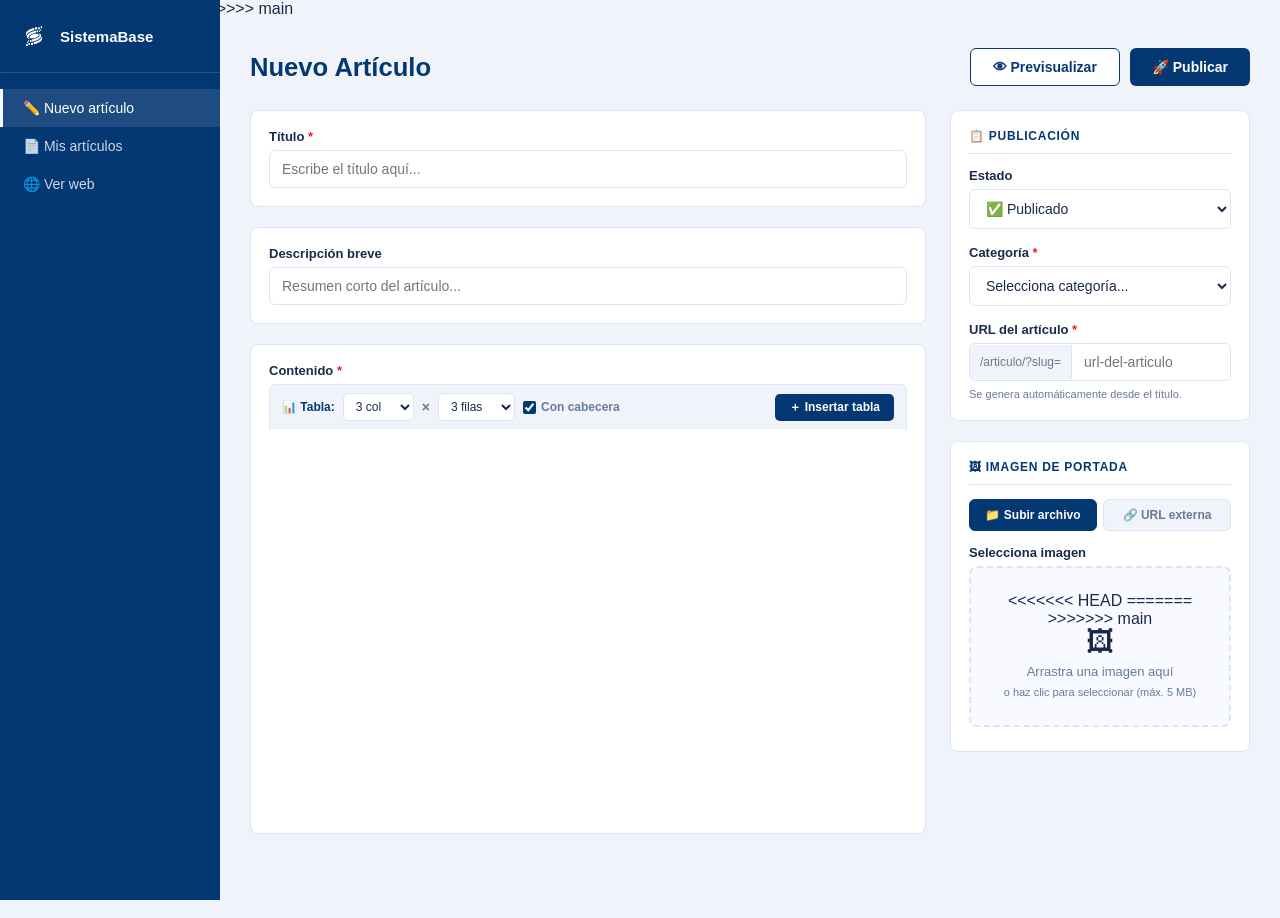
==== admin/admin.html @ c8bd611a "Merge branch 'main' into codex/permitir-imagenes-web-enAdmin" ====
<!DOCTYPE html>
<html lang="es">
<head>
    <meta charset="UTF-8">
    <meta name="viewport" content="width=device-width, initial-scale=1.0">
    <title>SistemaBase | Admin</title>
<<<<<<< HEAD
    <link rel="stylesheet" href="./admin/admin.css">
    <link rel="stylesheet" href="./admin/admin_imagen_extra.css"> 
=======
    <link rel="stylesheet" href="../admin/admin.css">
    <link rel="stylesheet" href="../admin/admin_imagen_extra.css"> 
>>>>>>> main

    <!-- Quill.js — editor WYSIWYG 100% gratuito, sin registro ni API key -->
    <link href="https://cdn.quilljs.com/1.3.7/quill.snow.css" rel="stylesheet">
    <script src="https://cdn.quilljs.com/1.3.7/quill.min.js"></script>
</head>
<body>

    <div class="admin-wrapper">

        <!-- SIDEBAR -->
        <aside class="admin-sidebar">
            <div class="admin-brand">
                <img src="../IMG/LogoSistemaBaseBlanco.png" alt="Logo" class="admin-logo">
                <span>SistemaBase</span>
            </div>
            <nav class="admin-nav">
                <a href="#" class="admin-nav-link active" data-section="seccion-editor" id="nav-nuevo">✏️ Nuevo artículo</a>
                <a href="#" class="admin-nav-link" data-section="seccion-articulos" id="nav-articulos">📄 Mis artículos</a>
                <a href="../index.html" class="admin-nav-link">🌐 Ver web</a>
            </nav>
        </aside>

        <!-- CONTENIDO PRINCIPAL -->
        <main class="admin-main">

            <!-- ====== SECCIÓN EDITOR ====== -->
            <section id="seccion-editor">

            <div class="admin-topbar">
                <h1 id="editor-title">Nuevo Artículo</h1>
                <div class="admin-topbar-actions">
                    <button type="button" id="btn-cancel-edit" class="btn-secondary hidden">✕ Cancelar edición</button>
                    <button type="button" id="btn-preview" class="btn-secondary">👁 Previsualizar</button>
                    <button type="button" id="btn-submit"  class="btn-primary">🚀 Publicar</button>
                </div>
            </div>

            <!-- MENSAJE DE ESTADO -->
            <div id="status-message" class="status-message hidden" role="alert" aria-live="polite"></div>

            <form id="formulario-articulo" novalidate>
                <div class="admin-grid">

                    <!-- COLUMNA PRINCIPAL -->
                    <div class="admin-col-main">

                        <div class="field-group">
                            <label for="titulo">Título <span class="required" aria-label="obligatorio">*</span></label>
                            <input type="text" id="titulo" placeholder="Escribe el título aquí..." required autocomplete="off">
                        </div>

                        <div class="field-group">
                            <label for="descripcion">Descripción breve</label>
                            <input type="text" id="descripcion" placeholder="Resumen corto del artículo..." autocomplete="off">
                        </div>

                        <div class="field-group">
                            <label>Contenido <span class="required" aria-label="obligatorio">*</span></label>

                            <!-- Barra de inserción de tabla -->
                            <div class="table-actions" id="table-actions">
                                <span class="table-actions-label">📊 Tabla:</span>
                                <select id="table-cols" class="table-size-select" title="Número de columnas">
                                    <option value="1">1 col</option>
                                    <option value="2">2 col</option>
                                    <option value="3" selected>3 col</option>
                                    <option value="4">4 col</option>
                                    <option value="5">5 col</option>
                                    <option value="6">6 col</option>
                                    <option value="7">7 col</option>
                                    <option value="8">8 col</option>
                                    <option value="9">9 col</option>
                                    <option value="10">10 col</option>
                                </select>
                                <span class="table-actions-sep">×</span>
                                <select id="table-rows" class="table-size-select" title="Número de filas">
                                    <option value="1">1 fila</option>
                                    <option value="2">2 filas</option>
                                    <option value="3" selected>3 filas</option>
                                    <option value="4">4 filas</option>
                                    <option value="5">5 filas</option>
                                    <option value="6">6 filas</option>
                                    <option value="7">7 filas</option>
                                    <option value="8">8 filas</option>
                                    <option value="9">9 filas</option>
                                    <option value="10">10 filas</option>
                                    <option value="15">15 filas</option>
                                    <option value="20">20 filas</option>
                                </select>
                                <label class="table-header-toggle" title="Primera fila como cabecera">
                                    <input type="checkbox" id="table-header" checked>
                                    <span>Con cabecera</span>
                                </label>
                                <button type="button" id="btn-insert-table" class="btn-table-action">
                                    ＋ Insertar tabla
                                </button>
                            </div>

                            <!-- Quill se monta aquí -->
                            <div id="quill-editor" aria-label="Editor de contenido del artículo"></div>
                            <!-- Campo oculto donde guardamos el HTML generado por Quill -->
                            <input type="hidden" id="contenido">
                        </div>

                    </div>

                    <!-- COLUMNA LATERAL -->
                    <div class="admin-col-side">

                        <div class="admin-card">
                            <h3 class="admin-card-title">📋 Publicación</h3>

                            <div class="field-group">
                                <label for="estado">Estado</label>
                                <select id="estado">
                                    <option value="true">✅ Publicado</option>
                                    <option value="false">📝 Borrador</option>
                                </select>
                            </div>

                            <div class="field-group">
                                <label for="categoria_id">Categoría <span class="required" aria-label="obligatorio">*</span></label>
                                <select id="categoria_id" required>
                                    <option value="">Selecciona categoría...</option>
                                </select>
                            </div>

                            <div class="field-group">
                                <label for="slug">URL del artículo <span class="required" aria-label="obligatorio">*</span></label>
                                <div class="slug-wrapper">
                                    <span class="slug-prefix">/articulo/?slug=</span>
                                    <input type="text" id="slug" placeholder="url-del-articulo" required autocomplete="off">
                                </div>
                                <small>Se genera automáticamente desde el título.</small>
                            </div>
                        </div>

                        <div class="admin-card">
                            <h3 class="admin-card-title">🖼 Imagen de portada</h3>

                            <div class="img-tabs">
                                <button type="button" class="img-tab active" data-tab="upload">📁 Subir archivo</button>
                                <button type="button" class="img-tab" data-tab="url">🔗 URL externa</button>
                            </div>

                            <div class="img-tab-panel" id="panel-upload">
                                <div class="field-group">
                                    <label for="imagen_archivo">Selecciona imagen</label>
                                    <div class="file-drop-area" id="file-drop-area">
<<<<<<< HEAD
                                        <input type="file" id="imagen_archivo" accept=".jpg,.jpeg,.png,.webp,image/jpeg,image/png,image/webp" class="file-input">
=======
                                        <input type="file" id="imagen_archivo"  
                                            accept="image/webp,image/jpeg,image/png,image/gif,image/svg+xml,.webp,.jpg,.jpeg,.png,.gif,.svg"
                                            class="file-input"
                                            aria-label="Seleccionar imagen de portada">
>>>>>>> main
                                        <div class="file-drop-label">
                                            <span class="file-drop-icon" aria-hidden="true">🖼</span>
                                            <span class="file-drop-text">Arrastra una imagen aquí<br><small>o haz clic para seleccionar (máx. 5 MB)</small></span>
                                        </div>
                                    </div>
                                    <small id="file-name-display"></small>
                                </div>
                            </div>

                            <div class="img-tab-panel hidden" id="panel-url">
                                <div class="field-group">
                                    <label for="imagen_portada">URL de la imagen</label>
                                    <input type="url" id="imagen_portada" placeholder="https://...">
                                </div>
                            </div>

                            <div id="img-preview-box" class="img-preview-box hidden">
                                <img id="img-preview" src="" alt="Vista previa de imagen de portada">
                                <button type="button" id="btn-remove-img" class="btn-remove-img">✕ Quitar imagen</button>
                            </div>
                        </div>

                    </div>
                </div>
            </form>

            </section><!-- /seccion-editor -->

            <!-- ====== SECCIÓN MIS ARTÍCULOS ====== -->
            <section id="seccion-articulos" class="hidden">
                <div class="admin-topbar">
                    <h1>Mis Artículos</h1>
                    <div class="admin-topbar-actions">
                        <button type="button" id="btn-nuevo-desde-lista" class="btn-primary">✏️ Nuevo artículo</button>
                    </div>
                </div>

                <div id="status-message-lista" class="status-message hidden" role="alert" aria-live="polite"></div>

                <div class="articles-table-wrapper">
                    <table class="articles-table">
                        <thead>
                            <tr>
                                <th scope="col">Título</th>
                                <th scope="col">Categoría</th>
                                <th scope="col">Estado</th>
                                <th scope="col">Fecha</th>
                                <th scope="col">Acciones</th>
                            </tr>
                        </thead>
                        <tbody id="articles-tbody">
                            <!-- Se rellena dinámicamente -->
                        </tbody>
                    </table>
                    <p id="articles-empty" class="articles-empty hidden">No hay artículos todavía.</p>
                </div>
            </section><!-- /seccion-articulos -->

        </main>
    </div>

    <!-- MODAL DE PREVISUALIZACIÓN -->
    <div id="preview-modal" class="modal hidden" role="dialog" aria-modal="true" aria-labelledby="preview-modal-title">
        <div class="modal-overlay" id="modal-overlay"></div>
        <div class="modal-content">
            <div class="modal-header">
                <h2 id="preview-modal-title">Vista previa</h2>
                <button id="close-preview" class="modal-close" aria-label="Cerrar vista previa">✕</button>
            </div>
            <div class="modal-body" id="preview-body"></div>
        </div>
    </div>

    <!-- MODAL DE CONFIRMACIÓN DE BORRADO -->
    <div id="delete-modal" class="modal hidden" role="dialog" aria-modal="true" aria-labelledby="delete-modal-title">
        <div class="modal-overlay" id="delete-modal-overlay"></div>
        <div class="modal-content modal-content--small">
            <div class="modal-header modal-header--danger">
                <h2 id="delete-modal-title">🗑 Confirmar eliminación</h2>
                <button id="delete-modal-close" class="modal-close" aria-label="Cerrar">✕</button>
            </div>
            <div class="modal-body" style="text-align:center;">
                <p id="delete-modal-text">¿Estás seguro de que quieres eliminar este artículo?</p>
                <p style="font-size:13px;color:#6b7a99;">Esta acción no se puede deshacer.</p>
                <div style="display:flex;gap:10px;justify-content:center;margin-top:20px;">
                    <button type="button" id="btn-delete-cancel" class="btn-secondary">Cancelar</button>
                    <button type="button" id="btn-delete-confirm" class="btn-danger">🗑 Eliminar</button>
                </div>
            </div>
        </div>
    </div>

    <!-- FIX: ruta del script corregida de /admin.js (absoluta rota) a ./admin.js (relativa correcta) -->
    <script type="module" src="./admin.js"></script>
</body>
</html>
---- admin/admin.css ----
/* =============================================
   ADMIN.CSS — SistemaBase
   Panel de administración de artículos
   Colores del proyecto: --color-primary #043873
============================================= */

:root {
    --color-primary:       #043873;
    --color-primary-light: #2165b3;
    --color-bg:            #f0f4fa;
    --color-card:          #ffffff;
    --color-border:        #dce5f5;
    --color-text:          #1a2a4a;
    --color-text-muted:    #6b7a99;
    --color-success:       #0e9f6e;
    --color-error:         #e02424;
    --sidebar-width:       220px;
}

*, *::before, *::after { box-sizing: border-box; }

body {
    margin: 0;
    padding: 0;
    font-family: Arial, sans-serif;
    background-color: var(--color-bg);
    color: var(--color-text);
}

.hidden { display: none !important; }

/* ==========================================
   LAYOUT PRINCIPAL
========================================== */
.admin-wrapper {
    display: flex;
    min-height: 100vh;
}

/* ==========================================
   SIDEBAR
========================================== */
.admin-sidebar {
    width: var(--sidebar-width);
    background-color: var(--color-primary);
    color: #fff;
    display: flex;
    flex-direction: column;
    position: fixed;
    top: 0;
    left: 0;
    height: 100vh;
    z-index: 100;
}

.admin-brand {
    display: flex;
    align-items: center;
    gap: 10px;
    padding: 20px 18px;
    border-bottom: 1px solid rgba(255,255,255,0.15);
    font-weight: bold;
    font-size: 15px;
}

.admin-logo {
    width: 32px;
    height: 32px;
}

.admin-nav {
    display: flex;
    flex-direction: column;
    padding: 16px 0;
}

.admin-nav-link {
    display: block;
    color: rgba(255,255,255,0.8);
    text-decoration: none;
    padding: 11px 20px;
    font-size: 14px;
    transition: background 0.15s, color 0.15s;
    border-left: 3px solid transparent;
}

.admin-nav-link:hover,
.admin-nav-link.active {
    background-color: rgba(255,255,255,0.1);
    color: #fff;
    border-left-color: #fff;
}

/* ==========================================
   CONTENIDO PRINCIPAL
========================================== */
.admin-main {
    margin-left: var(--sidebar-width);
    flex: 1;
    padding: 30px;
    max-width: calc(100vw - var(--sidebar-width));
}

/* ==========================================
   TOPBAR
========================================== */
.admin-topbar {
    display: flex;
    justify-content: space-between;
    align-items: center;
    margin-bottom: 24px;
    flex-wrap: wrap;
    gap: 12px;
}

.admin-topbar h1 {
    font-size: 1.6rem;
    color: var(--color-primary);
    margin: 0;
    font-family: Arial, sans-serif;
}

.admin-topbar-actions {
    display: flex;
    gap: 10px;
}

/* ==========================================
   BOTONES
========================================== */
.btn-primary {
    background-color: var(--color-primary);
    color: #fff;
    border: none;
    padding: 10px 22px;
    border-radius: 6px;
    font-size: 14px;
    font-weight: 600;
    cursor: pointer;
    transition: background 0.2s;
    font-family: Arial, sans-serif;
}

.btn-primary:hover {
    background-color: var(--color-primary-light);
}

.btn-secondary {
    background-color: #fff;
    color: var(--color-primary);
    border: 1.5px solid var(--color-primary);
    padding: 10px 22px;
    border-radius: 6px;
    font-size: 14px;
    font-weight: 600;
    cursor: pointer;
    transition: background 0.2s, color 0.2s;
    font-family: Arial, sans-serif;
}

.btn-secondary:hover {
    background-color: var(--color-primary);
    color: #fff;
}

/* ==========================================
   MENSAJES DE ESTADO
========================================== */
.status-message {
    padding: 12px 18px;
    border-radius: 6px;
    font-size: 14px;
    font-weight: 600;
    margin-bottom: 20px;
    font-family: Arial, sans-serif;
}

.status-message.success {
    background-color: #d1fae5;
    color: var(--color-success);
    border: 1px solid #6ee7b7;
}

.status-message.error {
    background-color: #fee2e2;
    color: var(--color-error);
    border: 1px solid #fca5a5;
}

.status-message.loading {
    background-color: #e0eaff;
    color: var(--color-primary);
    border: 1px solid #bfcff8;
}

/* ==========================================
   GRID DE COLUMNAS (principal + lateral)
========================================== */
.admin-grid {
    display: grid;
    grid-template-columns: 1fr 300px;
    gap: 24px;
    align-items: start;
}

@media (max-width: 900px) {
    .admin-grid {
        grid-template-columns: 1fr;
    }
    .admin-main {
        padding: 20px 15px;
    }
}

@media (max-width: 600px) {
    .admin-wrapper {
        flex-direction: column;
    }
    .admin-sidebar {
        position: relative;
        width: 100%;
        height: auto;
    }
    .admin-main {
        margin-left: 0;
        max-width: 100%;
    }
}

/* ==========================================
   TARJETAS LATERALES
========================================== */
.admin-card {
    background-color: var(--color-card);
    border: 1px solid var(--color-border);
    border-radius: 8px;
    padding: 18px;
    margin-bottom: 20px;
}

.admin-card:last-child {
    margin-bottom: 0;
}

.admin-card-title {
    font-size: 12px;
    font-weight: 700;
    color: var(--color-primary);
    margin: 0 0 14px 0;
    padding-bottom: 10px;
    border-bottom: 1px solid var(--color-border);
    text-transform: uppercase;
    letter-spacing: 0.06em;
    font-family: Arial, sans-serif;
}

/* ==========================================
   COLUMNA PRINCIPAL: envuelve campos en tarjeta
========================================== */
.admin-col-main > .field-group {
    background: var(--color-card);
    border: 1px solid var(--color-border);
    border-radius: 8px;
    padding: 18px;
    margin-bottom: 20px;
}

.admin-col-main > .field-group:last-child {
    margin-bottom: 0;
}

/* ==========================================
   CAMPOS DEL FORMULARIO
========================================== */
.field-group {
    display: flex;
    flex-direction: column;
    gap: 6px;
    margin-bottom: 16px;
}

.field-group:last-child {
    margin-bottom: 0;
}

label {
    font-size: 13px;
    font-weight: 600;
    color: var(--color-text);
    font-family: Arial, sans-serif;
}

.required {
    color: var(--color-error);
}

input[type="text"],
input[type="url"],
input[type="number"],
input[type="email"],
input[type="password"],
select,
textarea {
    padding: 10px 12px;
    border: 1.5px solid var(--color-border);
    border-radius: 6px;
    font-size: 14px;
    color: var(--color-text);
    background-color: #fff;
    transition: border-color 0.2s;
    font-family: Arial, sans-serif;
    width: 100%;
}

input:focus,
select:focus,
textarea:focus {
    outline: none;
    border-color: var(--color-primary);
}

input.error,
select.error,
textarea.error {
    border-color: var(--color-error);
}

small {
    font-size: 11px;
    color: var(--color-text-muted);
    line-height: 1.4;
    font-family: Arial, sans-serif;
}

/* SLUG / slug */
.slug-wrapper {
    display: flex;
    align-items: center;
    border: 1.5px solid var(--color-border);
    border-radius: 6px;
    overflow: hidden;
    background: #fff;
    transition: border-color 0.2s;
}

.slug-wrapper:focus-within {
    border-color: var(--color-primary);
}

.slug-prefix {
    background-color: #f0f4fa;
    color: var(--color-text-muted);
    padding: 10px 10px;
    font-size: 12px;
    border-right: 1.5px solid var(--color-border);
    white-space: nowrap;
    font-family: Arial, sans-serif;
}

.slug-wrapper input {
    border: none;
    border-radius: 0;
    flex: 1;
    width: auto;
}

.slug-wrapper input:focus {
    border: none;
    outline: none;
}

/* IMAGEN PREVIEW */
.img-preview-box {
    margin-top: 10px;
    border-radius: 6px;
    overflow: hidden;
    border: 1px solid var(--color-border);
}

.img-preview-box img {
    width: 100%;
    height: 160px;
    object-fit: cover;
    display: block;
}

/* TinyMCE */
.tox-tinymce {
    border-radius: 6px !important;
    border-color: var(--color-border) !important;
}

/* ==========================================
   MODAL DE PREVISUALIZACIÓN
========================================== */
.modal {
    position: fixed;
    inset: 0;
    z-index: 999;
    display: flex;
    align-items: center;
    justify-content: center;
}

.modal-overlay {
    position: absolute;
    inset: 0;
    background: rgba(4, 56, 115, 0.5);
}

.modal-content {
    position: relative;
    background: #fff;
    border-radius: 10px;
    width: 90%;
    max-width: 860px;
    max-height: 90vh;
    display: flex;
    flex-direction: column;
    overflow: hidden;
    box-shadow: 0 20px 60px rgba(0,0,0,0.25);
    z-index: 1;
}

.modal-header {
    display: flex;
    justify-content: space-between;
    align-items: center;
    padding: 16px 24px;
    border-bottom: 1px solid var(--color-border);
    background-color: var(--color-primary);
    color: #fff;
}

.modal-header h2 {
    margin: 0;
    font-size: 1rem;
    font-family: Arial, sans-serif;
}

.modal-close {
    background: none;
    border: none;
    color: #fff;
    font-size: 18px;
    cursor: pointer;
    padding: 4px 8px;
    border-radius: 4px;
    transition: background 0.2s;
    font-family: Arial, sans-serif;
}

.modal-close:hover {
    background: rgba(255,255,255,0.15);
}

.modal-body {
    overflow-y: auto;
    padding: 30px;
    font-family: Arial, sans-serif;
    color: var(--color-text);
    line-height: 1.7;
}

.modal-body h1 {
    color: #0a1a35;
    font-size: 1.8rem;
    margin-bottom: 8px;
}

.modal-body h2 {
    color: var(--color-primary);
    font-size: 1.3rem;
    margin-top: 28px;
}

.modal-body p { margin-bottom: 16px; }

.modal-body img {
    max-width: 100%;
    border-radius: 6px;
}

.modal-body .preview-meta {
    font-size: 12px;
    color: var(--color-text-muted);
    margin-bottom: 20px;
    display: flex;
    gap: 16px;
    flex-wrap: wrap;
}

.modal-body .preview-category {
    background: var(--color-primary);
    color: #fff;
    font-size: 11px;
    padding: 3px 10px;
    border-radius: 3px;
    font-weight: 700;
    text-transform: uppercase;
}

/* ==========================================
   QUILL EDITOR — integración de estilos
========================================== */

/* Contenedor del editor */
#quill-editor {
    min-height: 380px;
    background: #fff;
    border-radius: 0 0 6px 6px;
    font-family: Arial, sans-serif;
    font-size: 15px;
    color: var(--color-text);
}

/* Barra de herramientas */
.ql-toolbar.ql-snow {
    border: 1.5px solid var(--color-border) !important;
    border-bottom: 1px solid var(--color-border) !important;
    border-radius: 6px 6px 0 0 !important;
    background-color: #f8faff;
    padding: 8px 10px;
}

/* Área de texto */
.ql-container.ql-snow {
    border: 1.5px solid var(--color-border) !important;
    border-top: none !important;
    border-radius: 0 0 6px 6px !important;
    font-size: 15px;
}

/* Foco */
.ql-container.ql-snow:focus-within {
    border-color: var(--color-primary) !important;
}

.ql-toolbar.ql-snow:has(+ .ql-container.ql-snow:focus-within) {
    border-color: var(--color-primary) !important;
    border-bottom-color: var(--color-border) !important;
}

/* Placeholder */
.ql-editor.ql-blank::before {
    color: #b0bcd4 !important;
    font-style: normal !important;
}

/* Íconos de la toolbar al color primario */
.ql-snow .ql-stroke { stroke: var(--color-text-muted) !important; }
.ql-snow .ql-fill   { fill:   var(--color-text-muted) !important; }
.ql-snow .ql-picker-label { color: var(--color-text-muted) !important; }

.ql-snow .ql-toolbar button:hover .ql-stroke,
.ql-snow .ql-toolbar button.ql-active .ql-stroke {
    stroke: var(--color-primary) !important;
}

.ql-snow .ql-toolbar button:hover .ql-fill,
.ql-snow .ql-toolbar button.ql-active .ql-fill {
    fill: var(--color-primary) !important;
}

/* ==========================================
   TABLA DE ARTÍCULOS
========================================== */
.articles-table-wrapper {
    background: var(--color-card);
    border: 1px solid var(--color-border);
    border-radius: 8px;
    overflow: hidden;
}

.articles-table {
    width: 100%;
    border-collapse: collapse;
    font-size: 14px;
    font-family: Arial, sans-serif;
}

.articles-table thead {
    background: var(--color-bg);
}

.articles-table th {
    text-align: left;
    padding: 12px 16px;
    font-size: 11px;
    font-weight: 700;
    text-transform: uppercase;
    letter-spacing: 0.06em;
    color: var(--color-text-muted);
    border-bottom: 2px solid var(--color-border);
    white-space: nowrap;
}

.articles-table td {
    padding: 14px 16px;
    border-bottom: 1px solid var(--color-border);
    color: var(--color-text);
    vertical-align: middle;
}

.articles-table tbody tr {
    transition: background 0.15s;
}

.articles-table tbody tr:hover {
    background: #f5f8ff;
}

.articles-table tbody tr:last-child td {
    border-bottom: none;
}

.article-title-cell {
    font-weight: 600;
    color: var(--color-primary);
    max-width: 260px;
    overflow: hidden;
    text-overflow: ellipsis;
    white-space: nowrap;
}

/* Badges de estado */
.badge {
    display: inline-block;
    padding: 3px 10px;
    border-radius: 12px;
    font-size: 11px;
    font-weight: 700;
    text-transform: uppercase;
    letter-spacing: 0.04em;
    white-space: nowrap;
}

.badge--published {
    background: #d1fae5;
    color: var(--color-success);
}

.badge--draft {
    background: #fef3c7;
    color: #92400e;
}

/* Botones de acción */
.actions-cell {
    display: flex;
    gap: 6px;
    white-space: nowrap;
}

.btn-action {
    display: inline-flex;
    align-items: center;
    gap: 4px;
    padding: 6px 12px;
    border-radius: 5px;
    font-size: 12px;
    font-weight: 600;
    cursor: pointer;
    border: 1.5px solid transparent;
    transition: all 0.2s;
    font-family: Arial, sans-serif;
    white-space: nowrap;
}

.btn-action--edit {
    background: #e0eaff;
    color: var(--color-primary);
    border-color: #bfcff8;
}

.btn-action--edit:hover {
    background: var(--color-primary);
    color: #fff;
    border-color: var(--color-primary);
}

.btn-action--delete {
    background: #fee2e2;
    color: var(--color-error);
    border-color: #fca5a5;
}

.btn-action--delete:hover {
    background: var(--color-error);
    color: #fff;
    border-color: var(--color-error);
}

/* Botón danger (modal) */
.btn-danger {
    background-color: var(--color-error);
    color: #fff;
    border: none;
    padding: 10px 22px;
    border-radius: 6px;
    font-size: 14px;
    font-weight: 600;
    cursor: pointer;
    transition: background 0.2s;
    font-family: Arial, sans-serif;
}

.btn-danger:hover {
    background-color: #c81e1e;
}

/* Modal pequeño */
.modal-content--small {
    max-width: 440px;
}

.modal-header--danger {
    background-color: var(--color-error);
}

/* Mensaje vacío */
.articles-empty {
    text-align: center;
    padding: 40px 20px;
    color: var(--color-text-muted);
    font-size: 14px;
    font-family: Arial, sans-serif;
}

.articles-date {
    color: var(--color-text-muted);
    font-size: 13px;
    white-space: nowrap;
}

/* ==========================================
   RESPONSIVE — TABLA DE ARTÍCULOS
========================================== */
@media (max-width: 768px) {
    .articles-table th:nth-child(2),
    .articles-table td:nth-child(2),
    .articles-table th:nth-child(4),
    .articles-table td:nth-child(4) {
        display: none;
    }

    .article-title-cell {
        max-width: 160px;
    }
}
---- admin/admin_imagen_extra.css ----
/* =============================================
   AÑADIR AL FINAL DE admin.css
   Estilos para subida de imagen desde ordenador
============================================= */

/* — Pestañas de imagen — */
.img-tabs {
    display: flex;
    gap: 6px;
    margin-bottom: 14px;
}

.img-tab {
    flex: 1;
    padding: 8px 10px;
    font-size: 12px;
    font-weight: 600;
    font-family: Arial, sans-serif;
    border: 1.5px solid var(--color-border);
    border-radius: 6px;
    background: #f0f4fa;
    color: var(--color-text-muted);
    cursor: pointer;
    transition: all 0.15s;
}

.img-tab.active {
    background: var(--color-primary);
    color: #fff;
    border-color: var(--color-primary);
}

.img-tab:hover:not(.active) {
    background: #e0eaff;
    color: var(--color-primary);
    border-color: var(--color-primary-light);
}

/* — Zona de arrastrar/soltar — */
.file-drop-area {
    position: relative;
    border: 2px dashed var(--color-border);
    border-radius: 8px;
    padding: 24px 16px;
    text-align: center;
    cursor: pointer;
    transition: border-color 0.2s, background 0.2s;
    background: #f8faff;
}

.file-drop-area:hover,
.file-drop-area.dragging {
    border-color: var(--color-primary);
    background: #eef3ff;
}

.file-input {
    position: absolute;
    inset: 0;
    opacity: 0;
    width: 100%;
    height: 100%;
    cursor: pointer;
    pointer-events: none;
}

.file-drop-label {
    display: flex;
    flex-direction: column;
    align-items: center;
    gap: 6px;
    pointer-events: none;
}

.file-drop-icon {
    font-size: 28px;
    line-height: 1;
}

.file-drop-text {
    font-size: 13px;
    color: var(--color-text-muted);
    line-height: 1.5;
    font-family: Arial, sans-serif;
}

/* — Vista previa con botón de quitar — */
.img-preview-box {
    position: relative;
    margin-top: 10px;
}

.btn-remove-img {
    position: absolute;
    top: 6px;
    right: 6px;
    background: rgba(0,0,0,0.55);
    color: #fff;
    border: none;
    border-radius: 4px;
    font-size: 11px;
    font-family: Arial, sans-serif;
    font-weight: 600;
    padding: 4px 8px;
    cursor: pointer;
    transition: background 0.2s;
}

.btn-remove-img:hover {
    background: rgba(224, 36, 36, 0.85);
}


/* =============================================
   BARRA DE INSERCIÓN DE TABLA
============================================= */

.table-actions {
    display: flex;
    align-items: center;
    gap: 8px;
    padding: 8px 12px;
    background: #f0f4fa;
    border: 1.5px solid var(--color-border);
    border-bottom: none;
    border-radius: 6px 6px 0 0;
    flex-wrap: wrap;
}

/* La toolbar de Quill queda pegada debajo sin borde superior duplicado */
.table-actions + .ql-toolbar.ql-snow {
    border-top: 1px solid var(--color-border) !important;
    border-radius: 0 !important;
}

.table-actions-label {
    font-size: 12px;
    font-weight: 700;
    color: var(--color-primary);
    font-family: Arial, sans-serif;
    white-space: nowrap;
}

.table-actions-sep {
    font-size: 14px;
    font-weight: 700;
    color: var(--color-text-muted);
    line-height: 1;
}

.table-size-select {
    padding: 5px 8px;
    border: 1.5px solid var(--color-border);
    border-radius: 5px;
    font-size: 12px;
    font-family: Arial, sans-serif;
    color: var(--color-text);
    background: #fff;
    cursor: pointer;
    width: auto;
    transition: border-color 0.15s;
}

.table-size-select:focus {
    border-color: var(--color-primary);
    outline: none;
}

/* Checkbox "Con cabecera" */
.table-header-toggle {
    display: flex;
    align-items: center;
    gap: 5px;
    font-size: 12px;
    font-family: Arial, sans-serif;
    color: var(--color-text-muted);
    cursor: pointer;
    white-space: nowrap;
    user-select: none;
}

.table-header-toggle input[type="checkbox"] {
    width: auto;
    margin: 0;
    accent-color: var(--color-primary);
    cursor: pointer;
}

.btn-table-action {
    background: var(--color-primary);
    color: #fff;
    border: none;
    border-radius: 5px;
    padding: 5px 14px;
    font-size: 12px;
    font-weight: 700;
    font-family: Arial, sans-serif;
    cursor: pointer;
    transition: background 0.15s;
    white-space: nowrap;
    margin-left: auto; /* empuja el botón a la derecha */
}

.btn-table-action:hover {
    background: var(--color-primary-light);
}


/* =============================================
   TABLAS DENTRO DEL EDITOR QUILL
============================================= */

.ql-editor table {
    border-collapse: collapse;
    width: 100%;
    margin: 16px 0;
    font-size: 14px;
    font-family: Arial, sans-serif;
}

.ql-editor table td,
.ql-editor table th {
    border: 1.5px solid var(--color-border);
    padding: 8px 12px;
    min-width: 60px;
    vertical-align: top;
}

.ql-editor table th {
    background-color: #dce8f8;
    font-weight: 700;
    color: var(--color-primary);
    text-align: left;
}

.ql-editor table tr:nth-child(even) td {
    background-color: #f8faff;
}

.ql-editor table tr:hover td {
    background-color: #eef3ff;
}


/* =============================================
   TABLAS EN LA PREVISUALIZACIÓN (modal)
============================================= */

.modal-body table {
    border-collapse: collapse;
    width: 100%;
    margin: 20px 0;
    font-size: 14px;
    font-family: Arial, sans-serif;
    border-radius: 6px;
    overflow: hidden;
    box-shadow: 0 1px 6px rgba(4,56,115,0.10);
}

.modal-body table td,
.modal-body table th {
    border: 1px solid var(--color-border);
    padding: 10px 14px;
    vertical-align: top;
}

.modal-body table th {
    background-color: var(--color-primary);
    color: #fff;
    font-weight: 700;
    text-align: left;
}

.modal-body table tr:nth-child(even) td {
    background-color: #f4f7ff;
}

.modal-body table tr:hover td {
    background-color: #eef3ff;
}
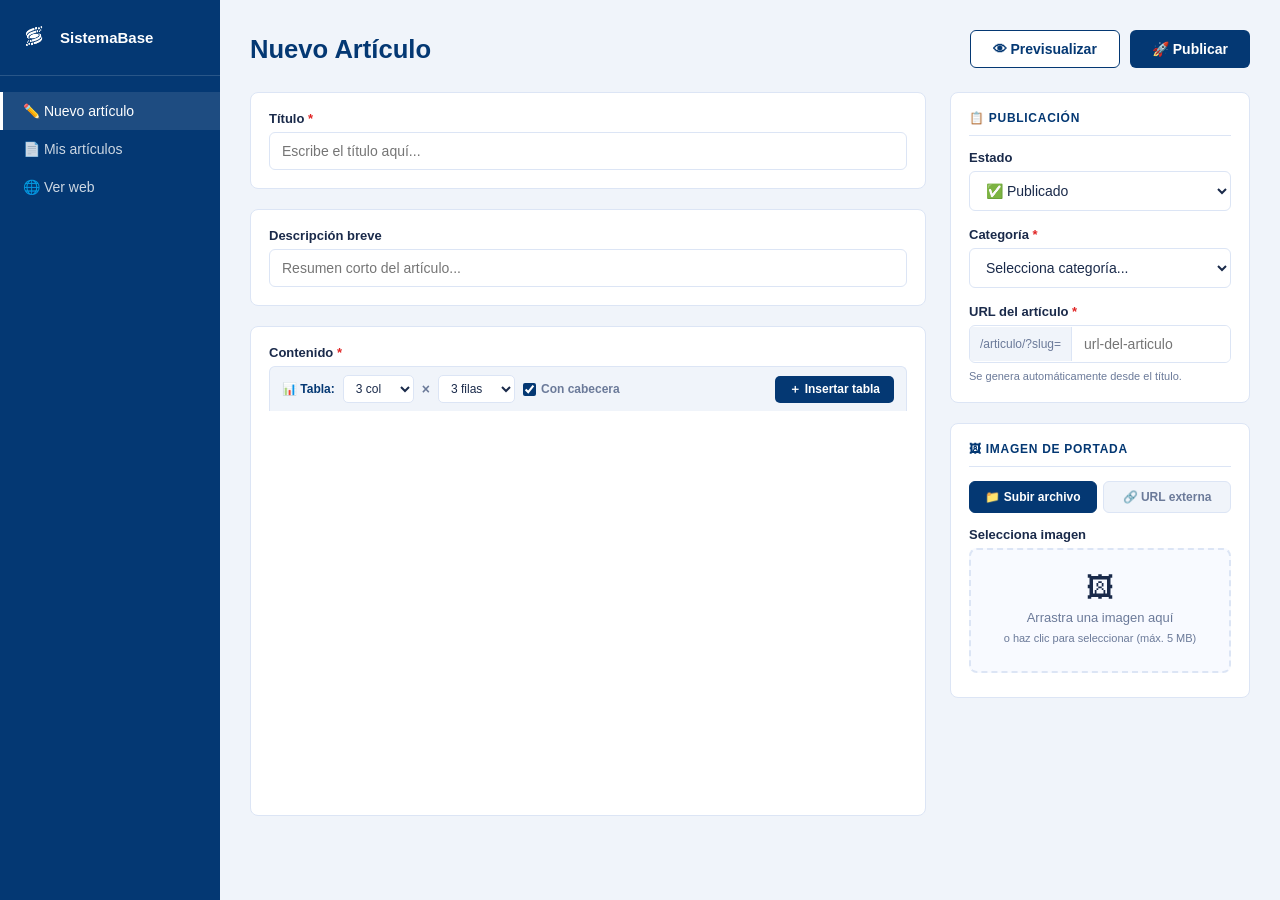
==== commit 4d8ef734: "prueba codex" ====
--- a/admin/admin.html
+++ b/admin/admin.html
@@ -4,13 +4,8 @@
     <meta charset="UTF-8">
     <meta name="viewport" content="width=device-width, initial-scale=1.0">
     <title>SistemaBase | Admin</title>
-<<<<<<< HEAD
-    <link rel="stylesheet" href="./admin/admin.css">
-    <link rel="stylesheet" href="./admin/admin_imagen_extra.css"> 
-=======
     <link rel="stylesheet" href="../admin/admin.css">
     <link rel="stylesheet" href="../admin/admin_imagen_extra.css"> 
->>>>>>> main
 
     <!-- Quill.js — editor WYSIWYG 100% gratuito, sin registro ni API key -->
     <link href="https://cdn.quilljs.com/1.3.7/quill.snow.css" rel="stylesheet">
@@ -23,7 +18,9 @@
         <!-- SIDEBAR -->
         <aside class="admin-sidebar">
             <div class="admin-brand">
-                <img src="../IMG/LogoSistemaBaseBlanco.png" alt="Logo" class="admin-logo">
+                <a href="../index.html" aria-label="Ir al inicio">
+                    <img src="../IMG/LogoSistemaBaseBlanco.png" alt="Logo" class="admin-logo">
+                </a>
                 <span>SistemaBase</span>
             </div>
             <nav class="admin-nav">
@@ -160,14 +157,10 @@
                                 <div class="field-group">
                                     <label for="imagen_archivo">Selecciona imagen</label>
                                     <div class="file-drop-area" id="file-drop-area">
-<<<<<<< HEAD
-                                        <input type="file" id="imagen_archivo" accept=".jpg,.jpeg,.png,.webp,image/jpeg,image/png,image/webp" class="file-input">
-=======
                                         <input type="file" id="imagen_archivo"  
                                             accept="image/webp,image/jpeg,image/png,image/gif,image/svg+xml,.webp,.jpg,.jpeg,.png,.gif,.svg"
                                             class="file-input"
                                             aria-label="Seleccionar imagen de portada">
->>>>>>> main
                                         <div class="file-drop-label">
                                             <span class="file-drop-icon" aria-hidden="true">🖼</span>
                                             <span class="file-drop-text">Arrastra una imagen aquí<br><small>o haz clic para seleccionar (máx. 5 MB)</small></span>
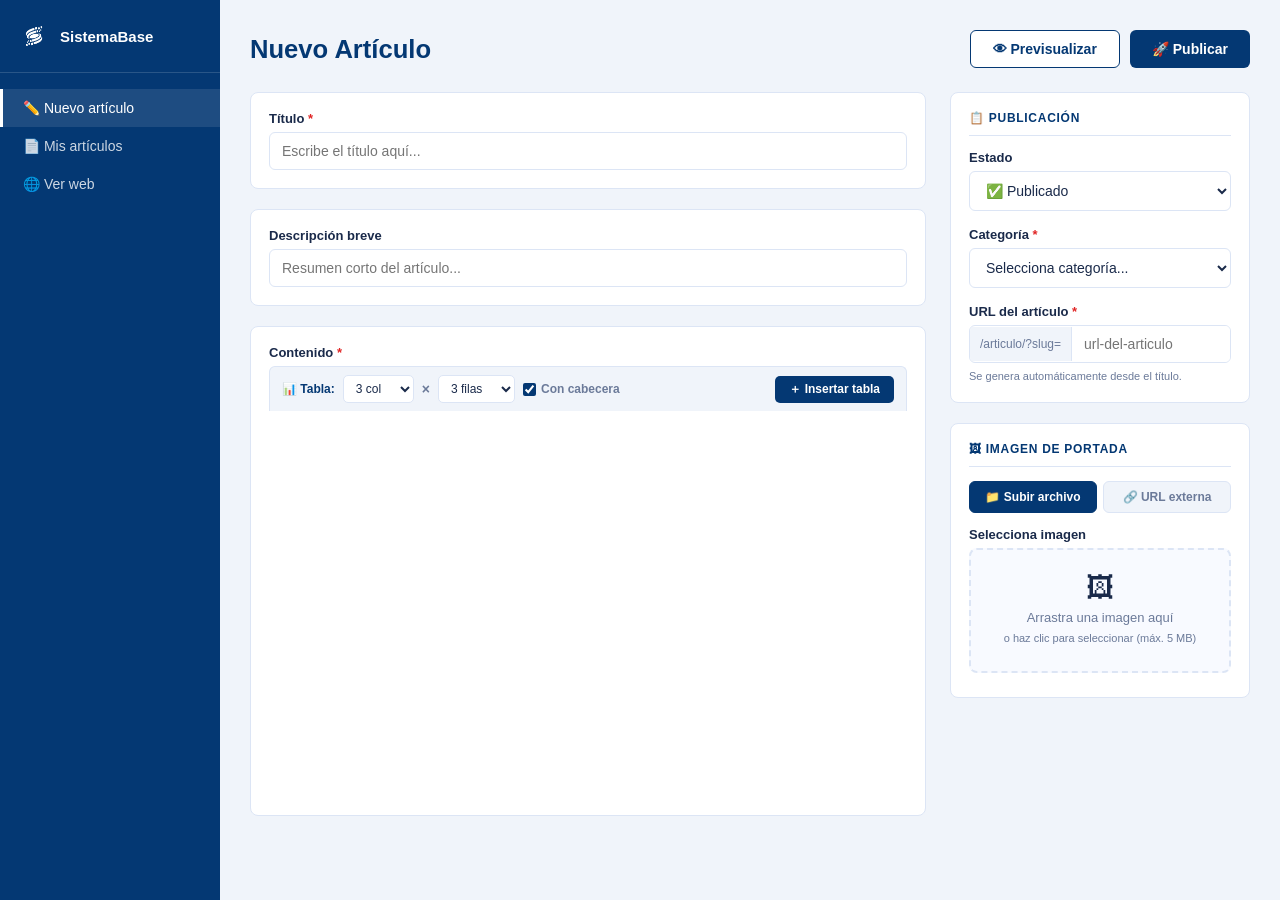
==== commit c4998977: "prueba codez" ====
--- a/admin/admin.html
+++ b/admin/admin.html
@@ -18,10 +18,10 @@
         <!-- SIDEBAR -->
         <aside class="admin-sidebar">
             <div class="admin-brand">
-                <a href="../index.html" aria-label="Ir al inicio">
+                <a href="../index.html" class="admin-brand-link" aria-label="Ir al inicio">
                     <img src="../IMG/LogoSistemaBaseBlanco.png" alt="Logo" class="admin-logo">
                 </a>
-                <span>SistemaBase</span>
+                <a href="../index.html" class="admin-brand-name">SistemaBase</a>
             </div>
             <nav class="admin-nav">
                 <a href="#" class="admin-nav-link active" data-section="seccion-editor" id="nav-nuevo">✏️ Nuevo artículo</a>
--- a/admin/admin.css
+++ b/admin/admin.css
@@ -63,9 +63,21 @@
     font-size: 15px;
 }
 
+.admin-brand-link {
+    display: inline-flex;
+    align-items: center;
+    text-decoration: none;
+}
+
 .admin-logo {
     width: 32px;
     height: 32px;
+    display: block;
+}
+
+.admin-brand-name {
+    color: #fff;
+    text-decoration: none;
 }
 
 .admin-nav {
@@ -747,4 +759,4 @@
     .article-title-cell {
         max-width: 160px;
     }
-}+}
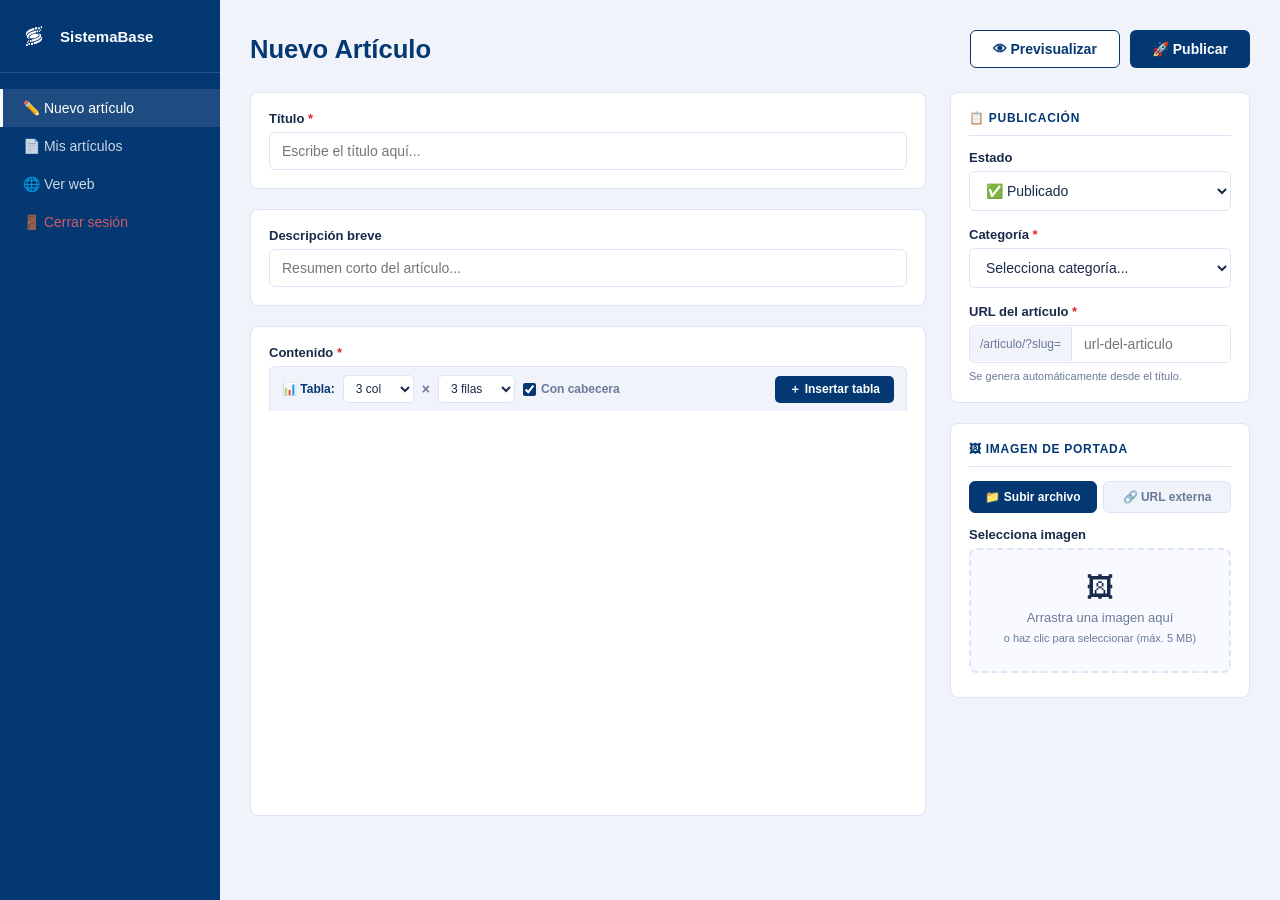
==== commit 684a65f9: "9. Logout seguro ausente en el panel admin" ====
--- a/admin/admin.html
+++ b/admin/admin.html
@@ -10,6 +10,43 @@
     <!-- Quill.js — editor WYSIWYG 100% gratuito, sin registro ni API key -->
     <link href="https://cdn.quilljs.com/1.3.7/quill.snow.css" rel="stylesheet">
     <script src="https://cdn.quilljs.com/1.3.7/quill.min.js"></script>
+
+    <!-- Añadir en el <head> de articulo.html, index.html, categorias.html, etc. -->
+<meta http-equiv="Content-Security-Policy" content="
+  default-src 'self';
+  script-src 'self' 'unsafe-inline'
+    https://cdn.jsdelivr.net
+    https://cdn.quilljs.com
+    https://pagead2.googlesyndication.com
+    https://cdn.jsdelivr.net/npm/@emailjs;
+  style-src 'self' 'unsafe-inline'
+    https://fonts.googleapis.com
+    https://cdn.quilljs.com;
+  font-src 'self' https://fonts.gstatic.com;
+  img-src 'self' data: blob:
+    https://xylvokwwiiirjlcjrafb.supabase.co
+    https://images.unsplash.com
+    https://pagead2.googlesyndication.com;
+  connect-src 'self'
+    https://xylvokwwiiirjlcjrafb.supabase.co
+    https://api.emailjs.com;
+  frame-src https://pagead2.googlesyndication.com;
+  object-src 'none';
+  base-uri 'self';
+  form-action 'self';
+">
+
+<!-- Protección anti-clickjacking -->
+<meta http-equiv="X-Frame-Options" content="SAMEORIGIN">
+
+<!-- Evitar MIME sniffing -->
+<meta http-equiv="X-Content-Type-Options" content="nosniff">
+
+<!-- Forzar HTTPS -->
+<meta http-equiv="Strict-Transport-Security" content="max-age=31536000; includeSubDomains">
+
+<!-- No exponer referrer -->
+<meta name="referrer" content="strict-origin-when-cross-origin">
 </head>
 <body>
 
@@ -27,6 +64,9 @@
                 <a href="#" class="admin-nav-link active" data-section="seccion-editor" id="nav-nuevo">✏️ Nuevo artículo</a>
                 <a href="#" class="admin-nav-link" data-section="seccion-articulos" id="nav-articulos">📄 Mis artículos</a>
                 <a href="../index.html" class="admin-nav-link">🌐 Ver web</a>
+                <a href="#" class="admin-nav-link" id="nav-logout" style="margin-top:auto; color:rgba(255,100,100,0.8);">
+                    🚪 Cerrar sesión
+                </a>
             </nav>
         </aside>
 
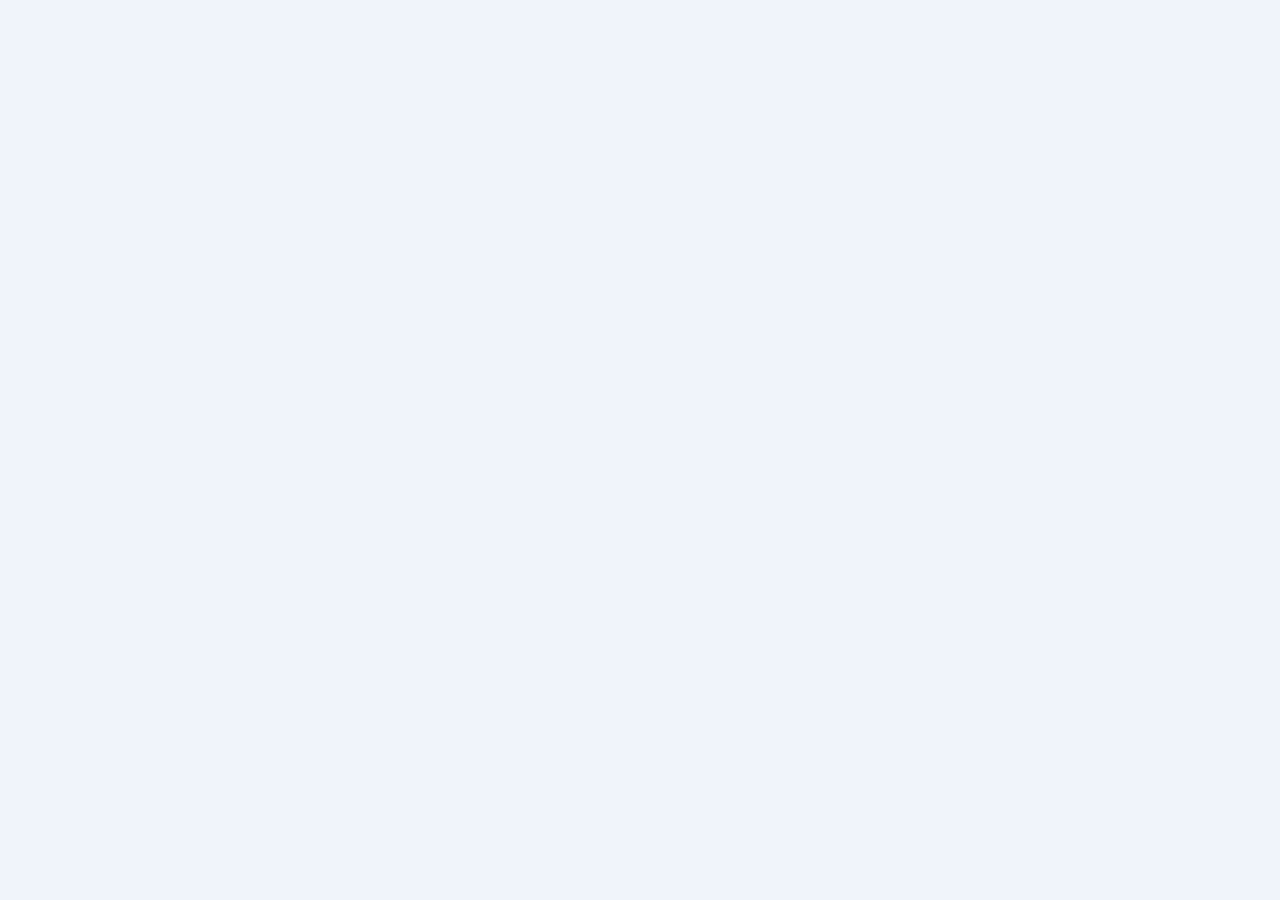
==== commit f57d46d7: "mejora pestañas" ====
--- a/admin/admin.html
+++ b/admin/admin.html
@@ -3,6 +3,7 @@
 <head>
     <meta charset="UTF-8">
     <meta name="viewport" content="width=device-width, initial-scale=1.0">
+    <link rel="icon" type="image/png" href="IMG/LogoSistemaBaseBlanco.png">
     <title>SistemaBase | Admin</title>
     <link rel="stylesheet" href="../admin/admin.css">
     <link rel="stylesheet" href="../admin/admin_imagen_extra.css"> 
@@ -10,45 +11,8 @@
     <!-- Quill.js — editor WYSIWYG 100% gratuito, sin registro ni API key -->
     <link href="https://cdn.quilljs.com/1.3.7/quill.snow.css" rel="stylesheet">
     <script src="https://cdn.quilljs.com/1.3.7/quill.min.js"></script>
-
-    <!-- Añadir en el <head> de articulo.html, index.html, categorias.html, etc. -->
-<meta http-equiv="Content-Security-Policy" content="
-  default-src 'self';
-  script-src 'self' 'unsafe-inline'
-    https://cdn.jsdelivr.net
-    https://cdn.quilljs.com
-    https://pagead2.googlesyndication.com
-    https://cdn.jsdelivr.net/npm/@emailjs;
-  style-src 'self' 'unsafe-inline'
-    https://fonts.googleapis.com
-    https://cdn.quilljs.com;
-  font-src 'self' https://fonts.gstatic.com;
-  img-src 'self' data: blob:
-    https://xylvokwwiiirjlcjrafb.supabase.co
-    https://images.unsplash.com
-    https://pagead2.googlesyndication.com;
-  connect-src 'self'
-    https://xylvokwwiiirjlcjrafb.supabase.co
-    https://api.emailjs.com;
-  frame-src https://pagead2.googlesyndication.com;
-  object-src 'none';
-  base-uri 'self';
-  form-action 'self';
-">
-
-<!-- Protección anti-clickjacking -->
-<meta http-equiv="X-Frame-Options" content="SAMEORIGIN">
-
-<!-- Evitar MIME sniffing -->
-<meta http-equiv="X-Content-Type-Options" content="nosniff">
-
-<!-- Forzar HTTPS -->
-<meta http-equiv="Strict-Transport-Security" content="max-age=31536000; includeSubDomains">
-
-<!-- No exponer referrer -->
-<meta name="referrer" content="strict-origin-when-cross-origin">
 </head>
-<body>
+<body class="admin-pending">
 
     <div class="admin-wrapper">
 
@@ -297,3 +261,5 @@
     <script type="module" src="./admin.js"></script>
 </body>
 </html>
+
+
--- a/admin/admin.css
+++ b/admin/admin.css
@@ -25,6 +25,14 @@
     font-family: Arial, sans-serif;
     background-color: var(--color-bg);
     color: var(--color-text);
+}
+
+body.admin-pending {
+    visibility: hidden;
+}
+
+body.admin-ready {
+    visibility: visible;
 }
 
 .hidden { display: none !important; }
--- a/admin/admin_imagen_extra.css
+++ b/admin/admin_imagen_extra.css
@@ -1,6 +1,7 @@
 /* =============================================
    AÑADIR AL FINAL DE admin.css
    Estilos para subida de imagen desde ordenador
+   + TABLAS CORREGIDAS (editor, preview y web pública)
 ============================================= */
 
 /* — Pestañas de imagen — */
@@ -72,10 +73,7 @@
     pointer-events: none;
 }
 
-.file-drop-icon {
-    font-size: 28px;
-    line-height: 1;
-}
+.file-drop-icon { font-size: 28px; line-height: 1; }
 
 .file-drop-text {
     font-size: 13px;
@@ -85,15 +83,11 @@
 }
 
 /* — Vista previa con botón de quitar — */
-.img-preview-box {
-    position: relative;
-    margin-top: 10px;
-}
+.img-preview-box { position: relative; margin-top: 10px; }
 
 .btn-remove-img {
     position: absolute;
-    top: 6px;
-    right: 6px;
+    top: 6px; right: 6px;
     background: rgba(0,0,0,0.55);
     color: #fff;
     border: none;
@@ -106,9 +100,7 @@
     transition: background 0.2s;
 }
 
-.btn-remove-img:hover {
-    background: rgba(224, 36, 36, 0.85);
-}
+.btn-remove-img:hover { background: rgba(224, 36, 36, 0.85); }
 
 
 /* =============================================
@@ -127,7 +119,6 @@
     flex-wrap: wrap;
 }
 
-/* La toolbar de Quill queda pegada debajo sin borde superior duplicado */
 .table-actions + .ql-toolbar.ql-snow {
     border-top: 1px solid var(--color-border) !important;
     border-radius: 0 !important;
@@ -161,12 +152,8 @@
     transition: border-color 0.15s;
 }
 
-.table-size-select:focus {
-    border-color: var(--color-primary);
-    outline: none;
-}
-
-/* Checkbox "Con cabecera" */
+.table-size-select:focus { border-color: var(--color-primary); outline: none; }
+
 .table-header-toggle {
     display: flex;
     align-items: center;
@@ -180,8 +167,7 @@
 }
 
 .table-header-toggle input[type="checkbox"] {
-    width: auto;
-    margin: 0;
+    width: auto; margin: 0;
     accent-color: var(--color-primary);
     cursor: pointer;
 }
@@ -198,83 +184,135 @@
     cursor: pointer;
     transition: background 0.15s;
     white-space: nowrap;
-    margin-left: auto; /* empuja el botón a la derecha */
-}
-
-.btn-table-action:hover {
-    background: var(--color-primary-light);
-}
-
-
-/* =============================================
-   TABLAS DENTRO DEL EDITOR QUILL
-============================================= */
-
-.ql-editor table {
-    border-collapse: collapse;
-    width: 100%;
-    margin: 16px 0;
-    font-size: 14px;
-    font-family: Arial, sans-serif;
-}
-
-.ql-editor table td,
-.ql-editor table th {
-    border: 1.5px solid var(--color-border);
-    padding: 8px 12px;
-    min-width: 60px;
-    vertical-align: top;
-}
-
-.ql-editor table th {
-    background-color: #dce8f8;
-    font-weight: 700;
-    color: var(--color-primary);
-    text-align: left;
-}
-
-.ql-editor table tr:nth-child(even) td {
-    background-color: #f8faff;
-}
-
-.ql-editor table tr:hover td {
-    background-color: #eef3ff;
-}
-
-
-/* =============================================
-   TABLAS EN LA PREVISUALIZACIÓN (modal)
-============================================= */
-
-.modal-body table {
-    border-collapse: collapse;
+    margin-left: auto;
+}
+
+.btn-table-action:hover { background: var(--color-primary-light); }
+
+
+/* =============================================
+   TABLAS — ESTILOS BASE COMPARTIDOS
+   Se aplican en el editor, en el modal de preview
+   y en el renderizado público del artículo.
+   
+   IMPORTANTE: estos estilos usan selectores de alta
+   especificidad para garantizar que se apliquen
+   aunque Quill o el contenido traído de la BD
+   no tenga clases propias.
+============================================= */
+
+/* Mixin de tabla reutilizado en los tres contextos */
+:is(.ql-editor, .modal-body, .article-content, .preview-content) table {
+    border-collapse: collapse !important;
     width: 100%;
     margin: 20px 0;
     font-size: 14px;
     font-family: Arial, sans-serif;
+    table-layout: auto;
+    /* Contiene la tabla dentro del ancho del contenedor */
+    display: block;
+    overflow-x: auto;
+    -webkit-overflow-scrolling: touch;
+}
+
+/* Volver a block-level para que ocupe todo el ancho */
+:is(.ql-editor, .modal-body, .article-content, .preview-content) table > * {
+    display: table-row-group;
+}
+:is(.ql-editor, .modal-body, .article-content, .preview-content) table thead {
+    display: table-header-group;
+}
+:is(.ql-editor, .modal-body, .article-content, .preview-content) table tfoot {
+    display: table-footer-group;
+}
+:is(.ql-editor, .modal-body, .article-content, .preview-content) table tr {
+    display: table-row;
+}
+
+:is(.ql-editor, .modal-body, .article-content, .preview-content) table td,
+:is(.ql-editor, .modal-body, .article-content, .preview-content) table th {
+    border: 1.5px solid #b8cce4 !important;
+    padding: 9px 13px !important;
+    min-width: 60px;
+    vertical-align: top;
+    display: table-cell;
+    word-break: break-word;
+}
+
+:is(.ql-editor, .modal-body, .article-content, .preview-content) table th {
+    background-color: var(--color-primary, #043873) !important;
+    color: #fff !important;
+    font-weight: 700 !important;
+    text-align: left !important;
+}
+
+:is(.ql-editor, .modal-body, .article-content, .preview-content) table tr:nth-child(even) td {
+    background-color: #f4f7ff;
+}
+
+:is(.ql-editor, .modal-body, .article-content, .preview-content) table tr:hover td {
+    background-color: #eef3ff;
+}
+
+/* =============================================
+   TABLAS EN EL EDITOR QUILL — estilos extra
+============================================= */
+
+.ql-editor table {
+    border-radius: 4px;
+    overflow: hidden;
+    box-shadow: 0 1px 4px rgba(4,56,115,0.08);
+}
+
+/* Cursor de celda para facilitar la edición */
+.ql-editor table td,
+.ql-editor table th {
+    cursor: text;
+    position: relative;
+}
+
+/* Resaltar celda activa */
+.ql-editor table td:focus,
+.ql-editor table th:focus {
+    outline: 2px solid var(--color-primary-light, #2165b3);
+    outline-offset: -2px;
+}
+
+
+/* =============================================
+   TABLAS EN EL MODAL DE PREVISUALIZACIÓN
+============================================= */
+
+.modal-body table {
+    box-shadow: 0 1px 6px rgba(4,56,115,0.12);
     border-radius: 6px;
     overflow: hidden;
-    box-shadow: 0 1px 6px rgba(4,56,115,0.10);
-}
-
-.modal-body table td,
+}
+
 .modal-body table th {
-    border: 1px solid var(--color-border);
-    padding: 10px 14px;
-    vertical-align: top;
-}
-
-.modal-body table th {
-    background-color: var(--color-primary);
-    color: #fff;
-    font-weight: 700;
-    text-align: left;
-}
-
-.modal-body table tr:nth-child(even) td {
-    background-color: #f4f7ff;
-}
-
-.modal-body table tr:hover td {
-    background-color: #eef3ff;
+    background-color: var(--color-primary) !important;
+}
+
+/* =============================================
+   TABLAS EN LA WEB PÚBLICA (article-content)
+   Añadir esta clase al contenedor donde se
+   renderiza art.contenido en tu página de artículo.
+   Ejemplo: <div class="article-content">...</div>
+============================================= */
+
+.article-content table {
+    box-shadow: 0 2px 8px rgba(4,56,115,0.10);
+    border-radius: 6px;
+    overflow: hidden;
+}
+
+.article-content table th {
+    font-size: 13px;
+    text-transform: uppercase;
+    letter-spacing: 0.04em;
+}
+
+.article-content table td,
+.article-content table th {
+    padding: 10px 16px !important;
 }
